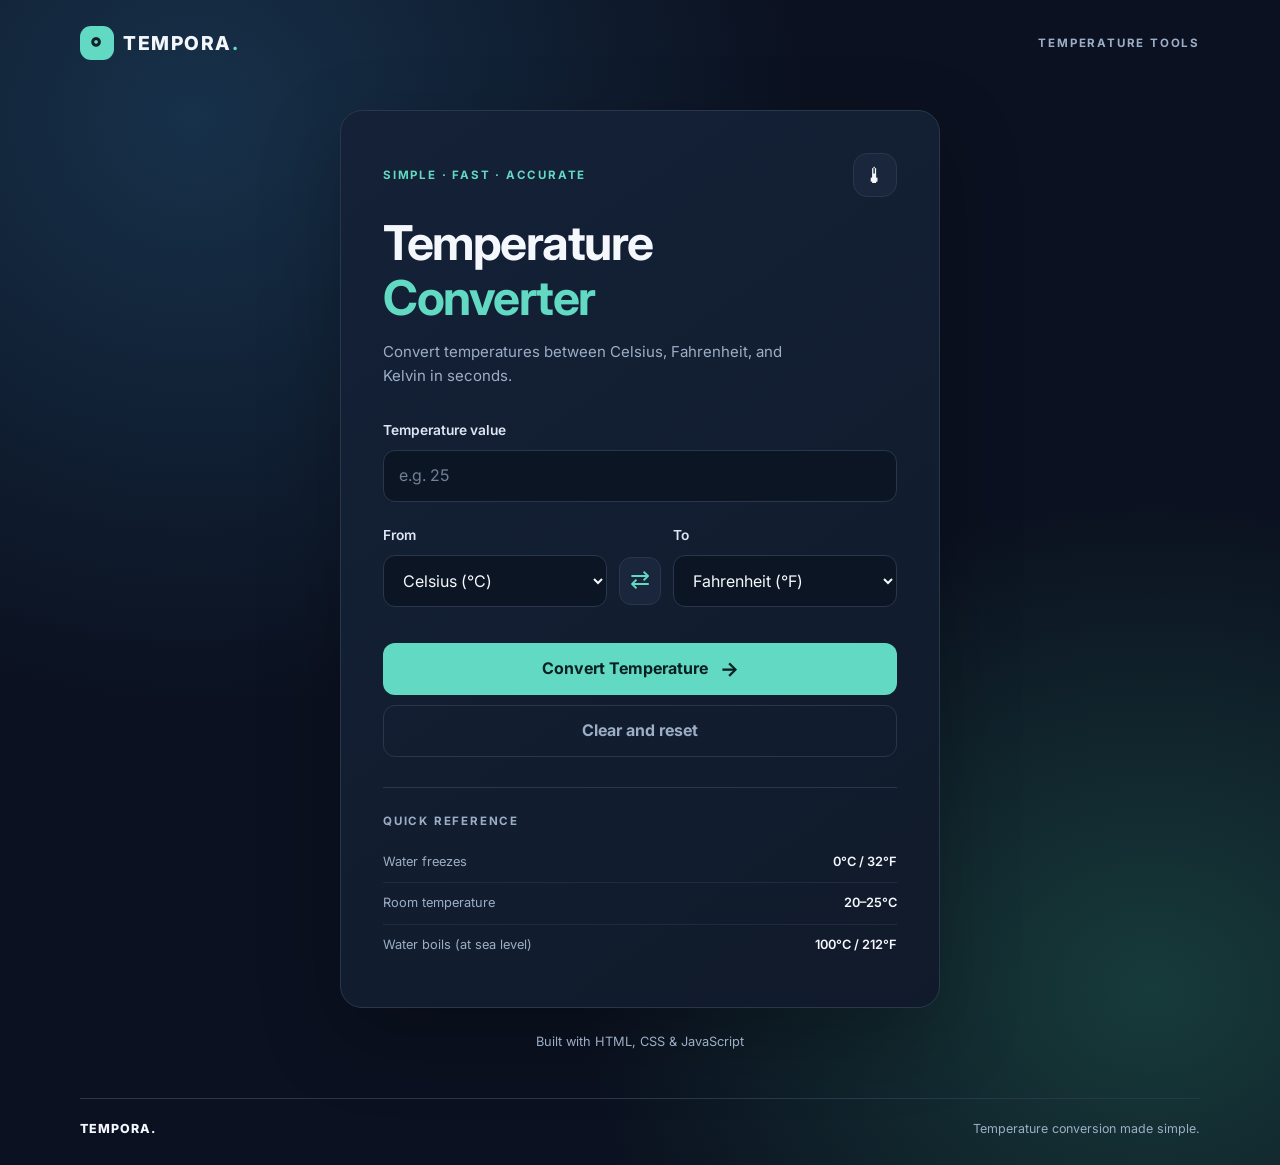
==== WebDev-L1-TemperatureConverter/index.html @ 19faf83b "add temperature converter task" ====
<!DOCTYPE html>
<html lang="en">
<head>
  <meta charset="UTF-8">
  <meta name="viewport" content="width=device-width, initial-scale=1.0">
  <meta name="theme-color" content="#101827">
  <meta name="description" content="A responsive temperature converter for Celsius, Fahrenheit, and Kelvin.">
  <title>Tempora | Temperature Converter</title>
  <link rel="stylesheet" href="style.css">
  <script src="script.js" defer></script>
</head>
<body>
  <header class="site-header">
    <a class="brand" href="#" aria-label="Tempora home">
      <span class="brand-icon">°</span>
      TEMPORA<span class="brand-dot">.</span>
    </a>
    <span class="header-label">TEMPERATURE TOOLS</span>
  </header>

  <main class="main-content">
    <section class="converter-card" aria-labelledby="page-title">
      <div class="card-top">
        <span class="eyebrow">SIMPLE · FAST · ACCURATE</span>
        <span class="thermometer-icon" aria-hidden="true">🌡</span>
      </div>

      <h1 id="page-title">Temperature <span>Converter</span></h1>
      <p class="intro">
        Convert temperatures between Celsius, Fahrenheit, and Kelvin in seconds.
      </p>

      <form id="converterForm">
        <label for="temperature">Temperature value</label>
        <input
          id="temperature"
          name="temperature"
          type="number"
          step="any"
          placeholder="e.g. 25"
          inputmode="decimal"
          required
        >

        <div class="unit-grid">
          <div class="field-group">
            <label for="fromUnit">From</label>
            <select id="fromUnit" name="fromUnit">
              <option value="C">Celsius (°C)</option>
              <option value="F">Fahrenheit (°F)</option>
              <option value="K">Kelvin (K)</option>
            </select>
          </div>

          <button
            type="button"
            id="swapUnits"
            class="swap-button"
            aria-label="Swap temperature units"
            title="Swap units"
          >⇄</button>

          <div class="field-group">
            <label for="toUnit">To</label>
            <select id="toUnit" name="toUnit">
              <option value="F">Fahrenheit (°F)</option>
              <option value="C">Celsius (°C)</option>
              <option value="K">Kelvin (K)</option>
            </select>
          </div>
        </div>

        <p id="errorMessage" class="error-message" role="alert" aria-live="polite"></p>

        <button type="submit" class="convert-button">
          Convert Temperature <span aria-hidden="true">→</span>
        </button>

        <button type="button" id="resetButton" class="reset-button">
          Clear and reset
        </button>
      </form>

      <section id="resultPanel" class="result-panel" aria-live="polite" hidden>
        <span class="result-label">CONVERTED TEMPERATURE</span>
        <p id="resultValue" class="result-value">--</p>
        <p id="resultDescription" class="result-description"></p>
      </section>

      <div class="quick-reference">
        <p class="reference-heading">QUICK REFERENCE</p>
        <div class="reference-row">
          <span>Water freezes</span>
          <strong>0°C / 32°F</strong>
        </div>
        <div class="reference-row">
          <span>Room temperature</span>
          <strong>20–25°C</strong>
        </div>
        <div class="reference-row">
          <span>Water boils (at sea level)</span>
          <strong>100°C / 212°F</strong>
        </div>
      </div>
    </section>

    <p class="page-note">Built with HTML, CSS & JavaScript</p>
  </main>

  <footer class="site-footer">
    <span> TEMPORA. </span>
    <span>Temperature conversion made simple.</span>
  </footer>
</body>
</html>
---- WebDev-L1-TemperatureConverter/style.css ----
@import url('https://fonts.googleapis.com/css2?family=Inter:wght@400;500;600;700;800&display=swap');

:root {
  --bg: #0b1120;
  --card: #121c2e;
  --card-light: #19263b;
  --text: #f4f7fc;
  --muted: #9caec5;
  --accent: #61d9c3;
  --accent-dark: #132f34;
  --border: #29374c;
  --danger: #ff8585;
  --radius: 22px;
}

* {
  box-sizing: border-box;
  margin: 0;
  padding: 0;
}

body {
  min-height: 100vh;
  display: flex;
  flex-direction: column;
  background:
    radial-gradient(ellipse at 15% 10%, #17314a 0, transparent 40%),
    radial-gradient(ellipse at 90% 85%, #173b3a 0, transparent 35%),
    var(--bg);
  color: var(--text);
  font-family: 'Inter', Arial, sans-serif;
  line-height: 1.6;
}

a {
  color: inherit;
  text-decoration: none;
}

button,
input,
select {
  font: inherit;
}

button,
select {
  cursor: pointer;
}

.site-header {
  width: min(1120px, calc(100% - 40px));
  margin: 0 auto;
  padding: 26px 0;
  display: flex;
  justify-content: space-between;
  align-items: center;
  gap: 20px;
}

.brand {
  display: inline-flex;
  align-items: center;
  gap: 9px;
  font-size: 1.2rem;
  font-weight: 800;
  letter-spacing: 1.5px;
}

.brand-icon {
  width: 34px;
  height: 34px;
  display: grid;
  place-items: center;
  border-radius: 11px;
  background: var(--accent);
  color: #102026;
  font-size: 1.7rem;
}

.brand-dot {
  color: var(--accent);
  margin-left: -9px;
}

.header-label,
.eyebrow,
.reference-heading,
.result-label {
  font-size: 0.72rem;
  font-weight: 700;
  letter-spacing: 1.8px;
}

.header-label {
  color: var(--muted);
}

.main-content {
  width: 100%;
  flex: 1;
  padding: 24px 20px 45px;
  display: flex;
  flex-direction: column;
  align-items: center;
}

.converter-card {
  width: 100%;
  max-width: 600px;
  padding: clamp(24px, 5vw, 42px);
  border: 1px solid var(--border);
  border-radius: var(--radius);
  background: linear-gradient(145deg, #142137, #101a2a);
  box-shadow: 0 28px 80px rgb(0 0 0 / 25%);
}

.card-top {
  display: flex;
  justify-content: space-between;
  align-items: center;
  margin-bottom: 18px;
}

.eyebrow {
  color: var(--accent);
}

.thermometer-icon {
  width: 44px;
  height: 44px;
  display: grid;
  place-items: center;
  border: 1px solid var(--border);
  border-radius: 14px;
  background: var(--card-light);
  font-size: 1.35rem;
}

h1 {
  max-width: 460px;
  font-size: clamp(2rem, 5vw, 3rem);
  line-height: 1.15;
  letter-spacing: -1.5px;
}

h1 span {
  color: var(--accent);
}

.intro {
  margin: 15px 0 30px;
  max-width: 430px;
  color: var(--muted);
  font-size: 0.94rem;
}

form > label,
.field-group label {
  display: block;
  margin-bottom: 9px;
  color: #dce6f4;
  font-size: 0.86rem;
  font-weight: 600;
}

input,
select {
  width: 100%;
  min-width: 0;
  min-height: 52px;
  padding: 0 15px;
  border: 1px solid var(--border);
  border-radius: 12px;
  outline: none;
  background: #0c1524;
  color: var(--text);
  transition: border-color 0.2s, box-shadow 0.2s;
}

input::placeholder {
  color: #6f8198;
}

input:focus,
select:focus {
  border-color: var(--accent);
  box-shadow: 0 0 0 3px rgb(97 217 195 / 12%);
}

.unit-grid {
  display: grid;
  grid-template-columns: minmax(0, 1fr) 42px minmax(0, 1fr);
  align-items: end;
  gap: 12px;
  margin-top: 22px;
}

.swap-button {
  width: 42px;
  height: 48px;
  margin-bottom: 2px;
  border: 1px solid var(--border);
  border-radius: 12px;
  background: var(--card-light);
  color: var(--accent);
  font-size: 1.5rem;
  transition: background 0.2s, transform 0.2s;
}

.swap-button:hover {
  background: #243b4c;
  transform: rotate(180deg);
}

.error-message {
  min-height: 24px;
  margin-top: 12px;
  color: var(--danger);
  font-size: 0.82rem;
}

.convert-button,
.reset-button {
  width: 100%;
  min-height: 52px;
  border-radius: 12px;
  font-weight: 700;
  transition: transform 0.2s, background 0.2s;
}

.convert-button {
  display: flex;
  justify-content: center;
  align-items: center;
  gap: 12px;
  border: none;
  background: var(--accent);
  color: #0b2022;
}

.convert-button:hover {
  background: #83ead7;
  transform: translateY(-1px);
}

.convert-button span {
  font-size: 1.25rem;
}

.reset-button {
  margin-top: 10px;
  border: 1px solid var(--border);
  background: transparent;
  color: var(--muted);
}

.reset-button:hover {
  background: var(--card-light);
  color: var(--text);
}

.result-panel {
  margin-top: 24px;
  padding: 22px;
  border: 1px solid rgb(97 217 195 / 35%);
  border-radius: 16px;
  background: linear-gradient(135deg, #142f37, #142739);
  text-align: center;
  overflow-wrap: anywhere;
}

.result-panel[hidden] {
  display: none;
}

.result-label {
  color: var(--accent);
}

.result-value {
  margin: 8px 0 3px;
  font-size: clamp(2rem, 7vw, 3rem);
  font-weight: 800;
  line-height: 1.3;
}

.result-description {
  color: var(--muted);
  font-size: 0.86rem;
}

.quick-reference {
  margin-top: 30px;
  padding-top: 24px;
  border-top: 1px solid var(--border);
}

.reference-heading {
  margin-bottom: 12px;
  color: var(--muted);
}

.reference-row {
  display: flex;
  justify-content: space-between;
  gap: 14px;
  padding: 10px 0;
  border-bottom: 1px solid rgb(41 55 76 / 60%);
  font-size: 0.8rem;
}

.reference-row:last-child {
  border-bottom: none;
}

.reference-row span {
  color: var(--muted);
}

.reference-row strong {
  text-align: right;
  font-weight: 600;
}

.page-note {
  margin-top: 24px;
  color: var(--muted);
  font-size: 0.8rem;
  text-align: center;
}

.site-footer {
  width: min(1120px, calc(100% - 40px));
  margin: 0 auto;
  padding: 20px 0 26px;
  display: flex;
  justify-content: space-between;
  gap: 15px;
  border-top: 1px solid var(--border);
  color: var(--muted);
  font-size: 0.78rem;
}

.site-footer span:first-child {
  color: var(--text);
  font-weight: 800;
  letter-spacing: 1px;
}

button:focus-visible,
a:focus-visible {
  outline: 2px solid var(--accent);
  outline-offset: 4px;
}

@media (max-width: 480px) {
  .site-header {
    width: calc(100% - 32px);
    padding: 20px 0;
  }

  .header-label {
    font-size: 0.58rem;
    letter-spacing: 1px;
    text-align: right;
  }

  .main-content {
    padding: 12px 14px 30px;
  }

  .converter-card {
    padding: 23px 18px;
    border-radius: 18px;
  }

  h1 {
    letter-spacing: -1px;
  }

  .intro {
    font-size: 0.88rem;
  }

  .unit-grid {
    grid-template-columns: minmax(0, 1fr) 36px minmax(0, 1fr);
    gap: 7px;
  }

  .swap-button {
    width: 36px;
    height: 46px;
    font-size: 1.25rem;
  }

  select {
    padding: 0 7px;
    font-size: 0.76rem;
  }

  .reference-row {
    font-size: 0.73rem;
  }

  .site-footer {
    width: calc(100% - 32px);
    flex-wrap: wrap;
    font-size: 0.72rem;
  }
}

@media (prefers-reduced-motion: reduce) {
  *,
  *::before,
  *::after {
    scroll-behavior: auto !important;
    transition-duration: 0.01ms !important;
    animation-duration: 0.01ms !important;
  }
}
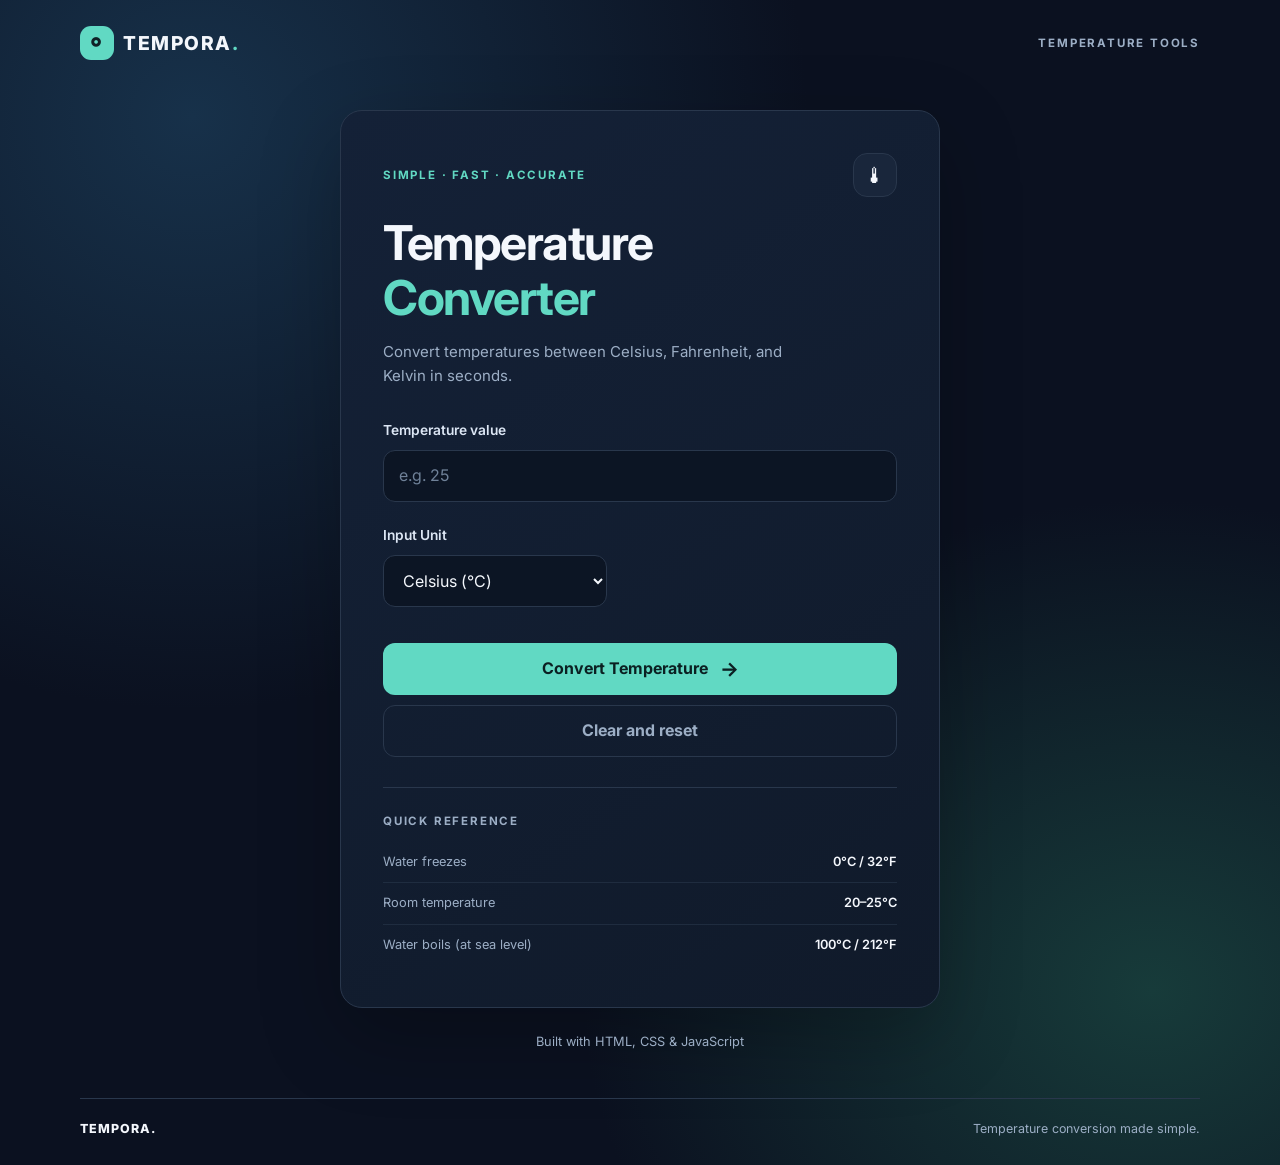
==== commit 3cce3f54: "Refactor temperature converter HTML structure Updated labels and structure for better clarity and ac" ====
--- a/WebDev-L1-TemperatureConverter/index.html
+++ b/WebDev-L1-TemperatureConverter/index.html
@@ -11,6 +11,7 @@
   <script src="script.js" defer></script>
 </head>
 <body>
+
   <header class="site-header">
     <a class="brand" href="#" aria-label="Tempora home">
       <span class="brand-icon">°</span>
@@ -21,18 +22,24 @@
 
   <main class="main-content">
     <section class="converter-card" aria-labelledby="page-title">
+
       <div class="card-top">
         <span class="eyebrow">SIMPLE · FAST · ACCURATE</span>
         <span class="thermometer-icon" aria-hidden="true">🌡</span>
       </div>
 
-      <h1 id="page-title">Temperature <span>Converter</span></h1>
+      <h1 id="page-title">
+        Temperature <span>Converter</span>
+      </h1>
+
       <p class="intro">
         Convert temperatures between Celsius, Fahrenheit, and Kelvin in seconds.
       </p>
 
       <form id="converterForm">
+
         <label for="temperature">Temperature value</label>
+
         <input
           id="temperature"
           name="temperature"
@@ -45,72 +52,103 @@
 
         <div class="unit-grid">
           <div class="field-group">
-            <label for="fromUnit">From</label>
+            <label for="fromUnit">Input Unit</label>
+
             <select id="fromUnit" name="fromUnit">
               <option value="C">Celsius (°C)</option>
               <option value="F">Fahrenheit (°F)</option>
               <option value="K">Kelvin (K)</option>
             </select>
           </div>
-
-          <button
-            type="button"
-            id="swapUnits"
-            class="swap-button"
-            aria-label="Swap temperature units"
-            title="Swap units"
-          >⇄</button>
-
-          <div class="field-group">
-            <label for="toUnit">To</label>
-            <select id="toUnit" name="toUnit">
-              <option value="F">Fahrenheit (°F)</option>
-              <option value="C">Celsius (°C)</option>
-              <option value="K">Kelvin (K)</option>
-            </select>
-          </div>
         </div>
 
-        <p id="errorMessage" class="error-message" role="alert" aria-live="polite"></p>
+        <p
+          id="errorMessage"
+          class="error-message"
+          role="alert"
+          aria-live="polite"
+        ></p>
 
         <button type="submit" class="convert-button">
           Convert Temperature <span aria-hidden="true">→</span>
         </button>
 
-        <button type="button" id="resetButton" class="reset-button">
+        <button
+          type="button"
+          id="resetButton"
+          class="reset-button"
+        >
           Clear and reset
         </button>
+
       </form>
 
-      <section id="resultPanel" class="result-panel" aria-live="polite" hidden>
-        <span class="result-label">CONVERTED TEMPERATURE</span>
-        <p id="resultValue" class="result-value">--</p>
-        <p id="resultDescription" class="result-description"></p>
+      <section
+        id="resultPanel"
+        class="result-panel"
+        aria-live="polite"
+        hidden
+      >
+
+        <span class="result-label">
+          CONVERTED TEMPERATURES
+        </span>
+
+        <div class="result-row">
+          <span>Celsius</span>
+          <strong id="celsiusResult">-- °C</strong>
+        </div>
+
+        <div class="result-row">
+          <span>Fahrenheit</span>
+          <strong id="fahrenheitResult">-- °F</strong>
+        </div>
+
+        <div class="result-row">
+          <span>Kelvin</span>
+          <strong id="kelvinResult">-- K</strong>
+        </div>
+
+        <p
+          id="resultDescription"
+          class="result-description"
+        ></p>
+
       </section>
 
       <div class="quick-reference">
+
         <p class="reference-heading">QUICK REFERENCE</p>
+
         <div class="reference-row">
           <span>Water freezes</span>
           <strong>0°C / 32°F</strong>
         </div>
+
         <div class="reference-row">
           <span>Room temperature</span>
           <strong>20–25°C</strong>
         </div>
+
         <div class="reference-row">
           <span>Water boils (at sea level)</span>
           <strong>100°C / 212°F</strong>
         </div>
+
       </div>
+
     </section>
 
-    <p class="page-note">Built with HTML, CSS & JavaScript</p>
+    <p class="page-note">
+      Built with HTML, CSS & JavaScript
+    </p>
+
   </main>
 
   <footer class="site-footer">
-    <span> TEMPORA. </span>
+    <span>TEMPORA.</span>
     <span>Temperature conversion made simple.</span>
   </footer>
+
 </body>
 </html>
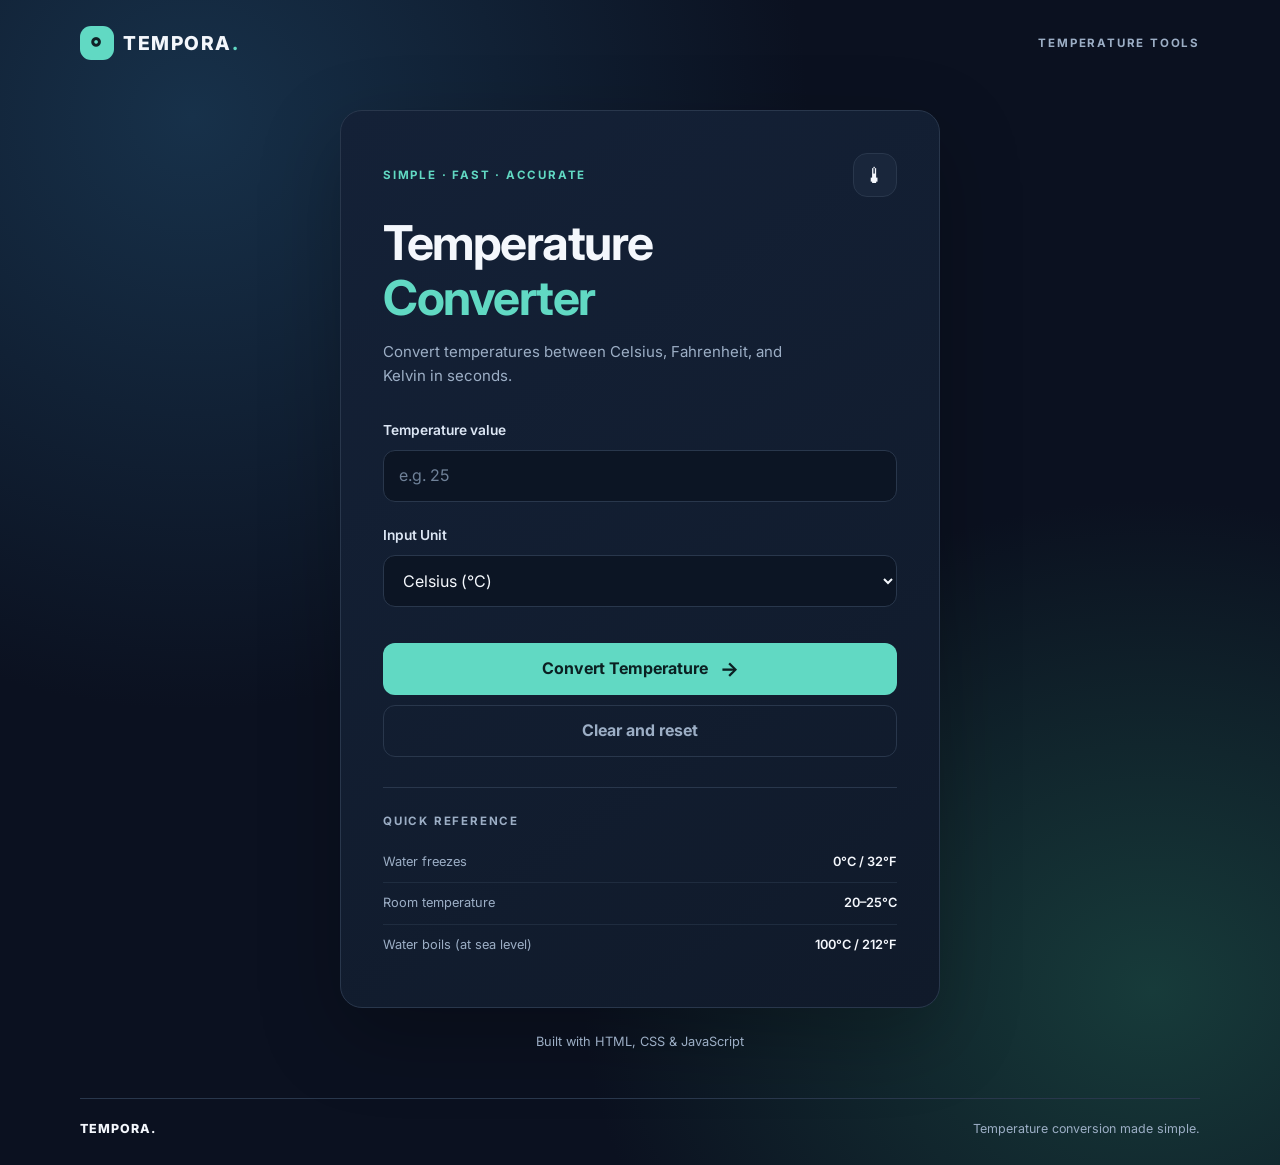
==== commit c7652878: "Enhance temperature converter layout and structure" ====
--- a/WebDev-L1-TemperatureConverter/index.html
+++ b/WebDev-L1-TemperatureConverter/index.html
@@ -6,21 +6,31 @@
   <meta name="viewport" content="width=device-width, initial-scale=1.0">
   <meta name="theme-color" content="#101827">
   <meta name="description" content="A responsive temperature converter for Celsius, Fahrenheit, and Kelvin.">
+
   <title>Tempora | Temperature Converter</title>
+
   <link rel="stylesheet" href="style.css">
   <script src="script.js" defer></script>
 </head>
+
 <body>
 
+  <!-- Header -->
   <header class="site-header">
+
     <a class="brand" href="#" aria-label="Tempora home">
       <span class="brand-icon">°</span>
       TEMPORA<span class="brand-dot">.</span>
     </a>
+
     <span class="header-label">TEMPERATURE TOOLS</span>
+
   </header>
 
+
+  <!-- Main Content -->
   <main class="main-content">
+
     <section class="converter-card" aria-labelledby="page-title">
 
       <div class="card-top">
@@ -28,6 +38,7 @@
         <span class="thermometer-icon" aria-hidden="true">🌡</span>
       </div>
 
+
       <h1 id="page-title">
         Temperature <span>Converter</span>
       </h1>
@@ -36,6 +47,8 @@
         Convert temperatures between Celsius, Fahrenheit, and Kelvin in seconds.
       </p>
 
+
+      <!-- Converter Form -->
       <form id="converterForm">
 
         <label for="temperature">Temperature value</label>
@@ -50,18 +63,28 @@
           required
         >
 
+
+        <!-- Input Unit -->
         <div class="unit-grid">
+
           <div class="field-group">
+
             <label for="fromUnit">Input Unit</label>
 
             <select id="fromUnit" name="fromUnit">
+
               <option value="C">Celsius (°C)</option>
               <option value="F">Fahrenheit (°F)</option>
               <option value="K">Kelvin (K)</option>
+
             </select>
-          </div>
-        </div>
-
+
+          </div>
+
+        </div>
+
+
+        <!-- Error Message -->
         <p
           id="errorMessage"
           class="error-message"
@@ -69,10 +92,15 @@
           aria-live="polite"
         ></p>
 
+
+        <!-- Convert Button -->
         <button type="submit" class="convert-button">
-          Convert Temperature <span aria-hidden="true">→</span>
+          Convert Temperature
+          <span aria-hidden="true">→</span>
         </button>
 
+
+        <!-- Reset Button -->
         <button
           type="button"
           id="resetButton"
@@ -83,6 +111,8 @@
 
       </form>
 
+
+      <!-- Conversion Results -->
       <section
         id="resultPanel"
         class="result-panel"
@@ -94,20 +124,55 @@
           CONVERTED TEMPERATURES
         </span>
 
-        <div class="result-row">
-          <span>Celsius</span>
-          <strong id="celsiusResult">-- °C</strong>
-        </div>
-
-        <div class="result-row">
-          <span>Fahrenheit</span>
-          <strong id="fahrenheitResult">-- °F</strong>
-        </div>
-
-        <div class="result-row">
-          <span>Kelvin</span>
-          <strong id="kelvinResult">-- K</strong>
-        </div>
+
+        <div class="result-grid">
+
+          <!-- Celsius -->
+          <div class="result-item">
+
+            <span>Celsius</span>
+
+            <strong
+              id="celsiusResult"
+              class="result-value"
+            >
+              -- °C
+            </strong>
+
+          </div>
+
+
+          <!-- Fahrenheit -->
+          <div class="result-item">
+
+            <span>Fahrenheit</span>
+
+            <strong
+              id="fahrenheitResult"
+              class="result-value"
+            >
+              -- °F
+            </strong>
+
+          </div>
+
+
+          <!-- Kelvin -->
+          <div class="result-item">
+
+            <span>Kelvin</span>
+
+            <strong
+              id="kelvinResult"
+              class="result-value"
+            >
+              -- K
+            </strong>
+
+          </div>
+
+        </div>
+
 
         <p
           id="resultDescription"
@@ -116,28 +181,45 @@
 
       </section>
 
+
+      <!-- Quick Reference -->
       <div class="quick-reference">
 
-        <p class="reference-heading">QUICK REFERENCE</p>
+        <p class="reference-heading">
+          QUICK REFERENCE
+        </p>
+
 
         <div class="reference-row">
+
           <span>Water freezes</span>
+
           <strong>0°C / 32°F</strong>
-        </div>
+
+        </div>
+
 
         <div class="reference-row">
+
           <span>Room temperature</span>
+
           <strong>20–25°C</strong>
-        </div>
+
+        </div>
+
 
         <div class="reference-row">
+
           <span>Water boils (at sea level)</span>
+
           <strong>100°C / 212°F</strong>
+
         </div>
 
       </div>
 
     </section>
+
 
     <p class="page-note">
       Built with HTML, CSS & JavaScript
@@ -145,9 +227,14 @@
 
   </main>
 
+
+  <!-- Footer -->
   <footer class="site-footer">
+
     <span>TEMPORA.</span>
+
     <span>Temperature conversion made simple.</span>
+
   </footer>
 
 </body>
--- a/WebDev-L1-TemperatureConverter/style.css
+++ b/WebDev-L1-TemperatureConverter/style.css
@@ -189,31 +189,19 @@
   box-shadow: 0 0 0 3px rgb(97 217 195 / 12%);
 }
 
+/* Source unit selection */
 .unit-grid {
   display: grid;
-  grid-template-columns: minmax(0, 1fr) 42px minmax(0, 1fr);
-  align-items: end;
+  grid-template-columns: 1fr;
   gap: 12px;
   margin-top: 22px;
 }
 
-.swap-button {
-  width: 42px;
-  height: 48px;
-  margin-bottom: 2px;
-  border: 1px solid var(--border);
-  border-radius: 12px;
-  background: var(--card-light);
-  color: var(--accent);
-  font-size: 1.5rem;
-  transition: background 0.2s, transform 0.2s;
-}
-
-.swap-button:hover {
-  background: #243b4c;
-  transform: rotate(180deg);
-}
-
+.field-group {
+  width: 100%;
+}
+
+/* Error message */
 .error-message {
   min-height: 24px;
   margin-top: 12px;
@@ -221,6 +209,7 @@
   font-size: 0.82rem;
 }
 
+/* Action buttons */
 .convert-button,
 .reset-button {
   width: 100%;
@@ -261,6 +250,7 @@
   color: var(--text);
 }
 
+/* Results panel */
 .result-panel {
   margin-top: 24px;
   padding: 22px;
@@ -276,21 +266,49 @@
 }
 
 .result-label {
+  margin-bottom: 18px;
   color: var(--accent);
 }
 
+/* Three conversion results */
+.result-grid {
+  display: grid;
+  grid-template-columns: repeat(3, minmax(0, 1fr));
+  gap: 10px;
+  margin: 15px 0;
+}
+
+.result-item {
+  min-width: 0;
+  padding: 15px 8px;
+  border: 1px solid rgb(97 217 195 / 20%);
+  border-radius: 12px;
+  background: rgb(11 17 32 / 35%);
+}
+
+.result-item span {
+  display: block;
+  margin-bottom: 8px;
+  color: var(--muted);
+  font-size: 0.75rem;
+  font-weight: 600;
+}
+
 .result-value {
-  margin: 8px 0 3px;
-  font-size: clamp(2rem, 7vw, 3rem);
+  display: block;
+  color: var(--accent);
+  font-size: clamp(1rem, 3vw, 1.35rem);
   font-weight: 800;
-  line-height: 1.3;
+  line-height: 1.4;
 }
 
 .result-description {
-  color: var(--muted);
-  font-size: 0.86rem;
-}
-
+  margin-top: 12px;
+  color: var(--muted);
+  font-size: 0.82rem;
+}
+
+/* Quick reference */
 .quick-reference {
   margin-top: 30px;
   padding-top: 24px;
@@ -331,6 +349,7 @@
   text-align: center;
 }
 
+/* Footer */
 .site-footer {
   width: min(1120px, calc(100% - 40px));
   margin: 0 auto;
@@ -355,6 +374,7 @@
   outline-offset: 4px;
 }
 
+/* Mobile responsive */
 @media (max-width: 480px) {
   .site-header {
     width: calc(100% - 32px);
@@ -384,20 +404,29 @@
     font-size: 0.88rem;
   }
 
-  .unit-grid {
-    grid-template-columns: minmax(0, 1fr) 36px minmax(0, 1fr);
+  select {
+    padding: 0 10px;
+    font-size: 0.85rem;
+  }
+
+  .result-panel {
+    padding: 18px 12px;
+  }
+
+  .result-grid {
     gap: 7px;
   }
 
-  .swap-button {
-    width: 36px;
-    height: 46px;
-    font-size: 1.25rem;
-  }
-
-  select {
-    padding: 0 7px;
-    font-size: 0.76rem;
+  .result-item {
+    padding: 12px 5px;
+  }
+
+  .result-item span {
+    font-size: 0.68rem;
+  }
+
+  .result-value {
+    font-size: 0.95rem;
   }
 
   .reference-row {
@@ -411,6 +440,21 @@
   }
 }
 
+@media (max-width: 350px) {
+  .result-grid {
+    grid-template-columns: 1fr;
+  }
+
+  .result-item {
+    padding: 12px;
+  }
+
+  .result-value {
+    font-size: 1.1rem;
+  }
+}
+
+/* Accessibility */
 @media (prefers-reduced-motion: reduce) {
   *,
   *::before,
